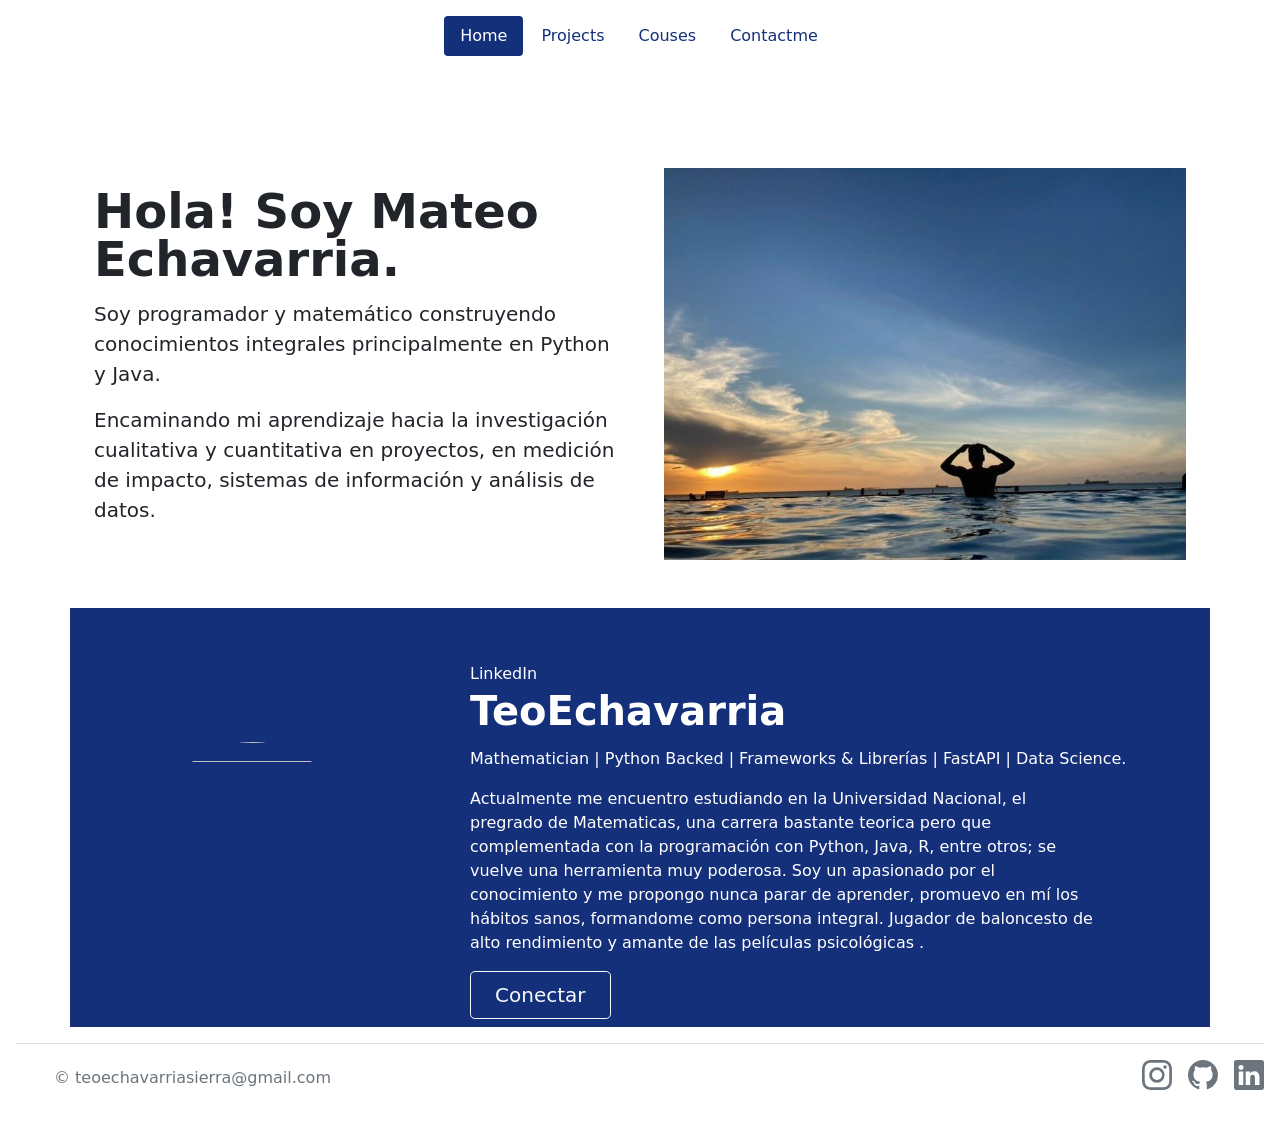
==== index.html @ 006c5664 "Update Principal Page" ====
<!doctype html>
<html lang="en">
  <head>
    <meta charset="utf-8">
    <meta name="viewport" content="width=device-width, initial-scale=1">
    <meta name="description" content="">
    <meta name="author" content="Mark Otto, Jacob Thornton, and Bootstrap contributors">
    <meta name="generator" content="Hugo 0.88.1">
    <title>Mateo Echavarria Sierra</title>

    <link rel="canonical" href="https://getbootstrap.com/docs/5.1/examples/headers/">

    <!-- Bootstrap core CSS -->
    <link rel="stylesheet" href=./css/headers.css>
    <link rel="stylesheet" href=./css/info.css>
    <link rel="stylesheet" href=./css/bootstrap.min.css>

    <style>
      .bd-placeholder-img {
        font-size: 1.125rem;
        text-anchor: middle;
        -webkit-user-select: none;
        -moz-user-select: none;
        user-select: none;
      }

      @media (min-width: 768px) {
        .bd-placeholder-img-lg {
          font-size: 3.5rem;
        }
      }
    </style>
  </head>
  <body>
    <main>
        <div class="container">
            <header class="d-flex justify-content-center py-3">
            <ul class="nav nav-pills">
                <li class="nav-item"><a href="#" class="nav-link active" aria-current="page">Home</a></li>
                <li class="nav-item"><a href="#" class="nav-link">Projects</a></li>
                <li class="nav-item"><a href="#" class="nav-link">Couses</a></li>
                <li class="nav-item"><a href="#conteactme" class="nav-link">Contactme</a></li>
            </ul>
            </header>
        </div>
    </main>

    <div class="container col-xxl-8 px-4 py-5">
        <div class="row flex-lg-row-reverse align-items-center g-5 py-5">
            <div class="col-10 col-sm-8 col-lg-6">
                <img src="./img/hero.jpeg" class="d-block mx-lg-auto img-fluid" alt="Bootstrap Themes" width="700" height="500" loading="lazy">
            </div>
            <div class="col-lg-6">
                <h1 class="display-5 fw-bold lh-1 mb-3">Hola! Soy Mateo Echavarria.</h1>
                <p class="lead">Soy programador y matemático construyendo conocimientos integrales principalmente en Python y Java.</p>
                <p class="lead">Encaminando mi aprendizaje hacia la investigación cualitativa y cuantitativa en proyectos, en medición de impacto, sistemas de información y análisis de datos.</p>
            </div>
        </div>
    </div>

    <div id="conteactme" class="container linkedIn">
      <div class="row flex-lg-row-reverse align-items-center g-5 py-2">
        <div class="col-lg-8">
            <h6 class="lead fs-6">LinkedIn</h6>
            <h2 class="display-6 fw-bold lh-1 mb-3">TeoEchavarria</h2>
            <p class="lead fs-6">Mathematician | Python Backed | Frameworks & Librerías | FastAPI | Data Science.</p>
            <p class="lead fs-6 pe-5 me-5">Actualmente me encuentro estudiando en la Universidad Nacional, el pregrado de Matematicas, una carrera bastante teorica pero que complementada con la programación con Python, Java, R, entre otros; se vuelve una herramienta muy poderosa. 
              Soy un apasionado por el conocimiento y me propongo nunca parar de aprender, promuevo en mí los hábitos sanos, formandome como persona integral. Jugador de baloncesto de alto rendimiento y amante de las películas psicológicas .</p>
            <div class="d-grid gap-2 d-md-flex justify-content-md-start ">
                <button type="button" class="btn btn-outline-light btn-lg px-4" onclick="location.href='https://www.linkedin.com/in/teoechavarria/'">Conectar</button>
            </div>
        </div>
        <div class="col-10 col-sm-8 col-lg-4">
          <img src="https://media-exp1.licdn.com/dms/image/D5603AQHdRAllUzLZNQ/profile-displayphoto-shrink_400_400/0/1636473767690?e=1655942400&v=beta&t=IA--9mr9suGkR8mZOQ7nSS-dl6SkYGkdTUHUOO9gfrg" class="d-block mx-lg-auto img-fluid" width="200" height="200" loading="lazy">
      </div>
    </div>
    </div>

    <footer class="d-flex flex-wrap justify-content-between align-items-center py-3 m-3 border-top">
      <div class="col-md-4 d-flex align-items-center">
        <a href="/" class="mb-3 me-2 mb-md-0 text-muted text-decoration-none lh-1">
          <svg class="bi" width="30" height="24"><use xlink:href="#bootstrap"/></svg>
        </a>
        <span class="text-muted">&copy; teoechavarriasierra@gmail.com </span>
      </div>
  
      <ul class="nav col-md-4 justify-content-end list-unstyled d-flex">
        <li class="ms-3"><a class="text-muted" href="https://www.instagram.com/teoechavarria_/"><svg xmlns="http://www.w3.org/2000/svg" width="30" height="30" fill="currentColor" class="bi bi-instagram" viewBox="0 0 16 16"> <path d="M8 0C5.829 0 5.556.01 4.703.048 3.85.088 3.269.222 2.76.42a3.917 3.917 0 0 0-1.417.923A3.927 3.927 0 0 0 .42 2.76C.222 3.268.087 3.85.048 4.7.01 5.555 0 5.827 0 8.001c0 2.172.01 2.444.048 3.297.04.852.174 1.433.372 1.942.205.526.478.972.923 1.417.444.445.89.719 1.416.923.51.198 1.09.333 1.942.372C5.555 15.99 5.827 16 8 16s2.444-.01 3.298-.048c.851-.04 1.434-.174 1.943-.372a3.916 3.916 0 0 0 1.416-.923c.445-.445.718-.891.923-1.417.197-.509.332-1.09.372-1.942C15.99 10.445 16 10.173 16 8s-.01-2.445-.048-3.299c-.04-.851-.175-1.433-.372-1.941a3.926 3.926 0 0 0-.923-1.417A3.911 3.911 0 0 0 13.24.42c-.51-.198-1.092-.333-1.943-.372C10.443.01 10.172 0 7.998 0h.003zm-.717 1.442h.718c2.136 0 2.389.007 3.232.046.78.035 1.204.166 1.486.275.373.145.64.319.92.599.28.28.453.546.598.92.11.281.24.705.275 1.485.039.843.047 1.096.047 3.231s-.008 2.389-.047 3.232c-.035.78-.166 1.203-.275 1.485a2.47 2.47 0 0 1-.599.919c-.28.28-.546.453-.92.598-.28.11-.704.24-1.485.276-.843.038-1.096.047-3.232.047s-2.39-.009-3.233-.047c-.78-.036-1.203-.166-1.485-.276a2.478 2.478 0 0 1-.92-.598 2.48 2.48 0 0 1-.6-.92c-.109-.281-.24-.705-.275-1.485-.038-.843-.046-1.096-.046-3.233 0-2.136.008-2.388.046-3.231.036-.78.166-1.204.276-1.486.145-.373.319-.64.599-.92.28-.28.546-.453.92-.598.282-.11.705-.24 1.485-.276.738-.034 1.024-.044 2.515-.045v.002zm4.988 1.328a.96.96 0 1 0 0 1.92.96.96 0 0 0 0-1.92zm-4.27 1.122a4.109 4.109 0 1 0 0 8.217 4.109 4.109 0 0 0 0-8.217zm0 1.441a2.667 2.667 0 1 1 0 5.334 2.667 2.667 0 0 1 0-5.334z"/>  </svg></a></li>
        <li class="ms-3"><a class="text-muted" href="https://github.com/TeoEchavarria"><svg xmlns="http://www.w3.org/2000/svg" width="30" height="30" fill="currentColor" class="bi bi-github" viewBox="0 0 16 16"> <path d="M8 0C3.58 0 0 3.58 0 8c0 3.54 2.29 6.53 5.47 7.59.4.07.55-.17.55-.38 0-.19-.01-.82-.01-1.49-2.01.37-2.53-.49-2.69-.94-.09-.23-.48-.94-.82-1.13-.28-.15-.68-.52-.01-.53.63-.01 1.08.58 1.23.82.72 1.21 1.87.87 2.33.66.07-.52.28-.87.51-1.07-1.78-.2-3.64-.89-3.64-3.95 0-.87.31-1.59.82-2.15-.08-.2-.36-1.02.08-2.12 0 0 .67-.21 2.2.82.64-.18 1.32-.27 2-.27.68 0 1.36.09 2 .27 1.53-1.04 2.2-.82 2.2-.82.44 1.1.16 1.92.08 2.12.51.56.82 1.27.82 2.15 0 3.07-1.87 3.75-3.65 3.95.29.25.54.73.54 1.48 0 1.07-.01 1.93-.01 2.2 0 .21.15.46.55.38A8.012 8.012 0 0 0 16 8c0-4.42-3.58-8-8-8z"/>  </svg></a></li>
        <li class="ms-3"><a class="text-muted" href="https://www.linkedin.com/in/teoechavarria/"><svg xmlns="http://www.w3.org/2000/svg" width="30" height="30" fill="currentColor" class="bi bi-linkedin" viewBox="0 0 16 16"> <path d="M0 1.146C0 .513.526 0 1.175 0h13.65C15.474 0 16 .513 16 1.146v13.708c0 .633-.526 1.146-1.175 1.146H1.175C.526 16 0 15.487 0 14.854V1.146zm4.943 12.248V6.169H2.542v7.225h2.401zm-1.2-8.212c.837 0 1.358-.554 1.358-1.248-.015-.709-.52-1.248-1.342-1.248-.822 0-1.359.54-1.359 1.248 0 .694.521 1.248 1.327 1.248h.016zm4.908 8.212V9.359c0-.216.016-.432.08-.586.173-.431.568-.878 1.232-.878.869 0 1.216.662 1.216 1.634v3.865h2.401V9.25c0-2.22-1.184-3.252-2.764-3.252-1.274 0-1.845.7-2.165 1.193v.025h-.016a5.54 5.54 0 0 1 .016-.025V6.169h-2.4c.03.678 0 7.225 0 7.225h2.4z"/> </svg></a></li>

      </ul>
    </footer>
      
  </body>
</html>
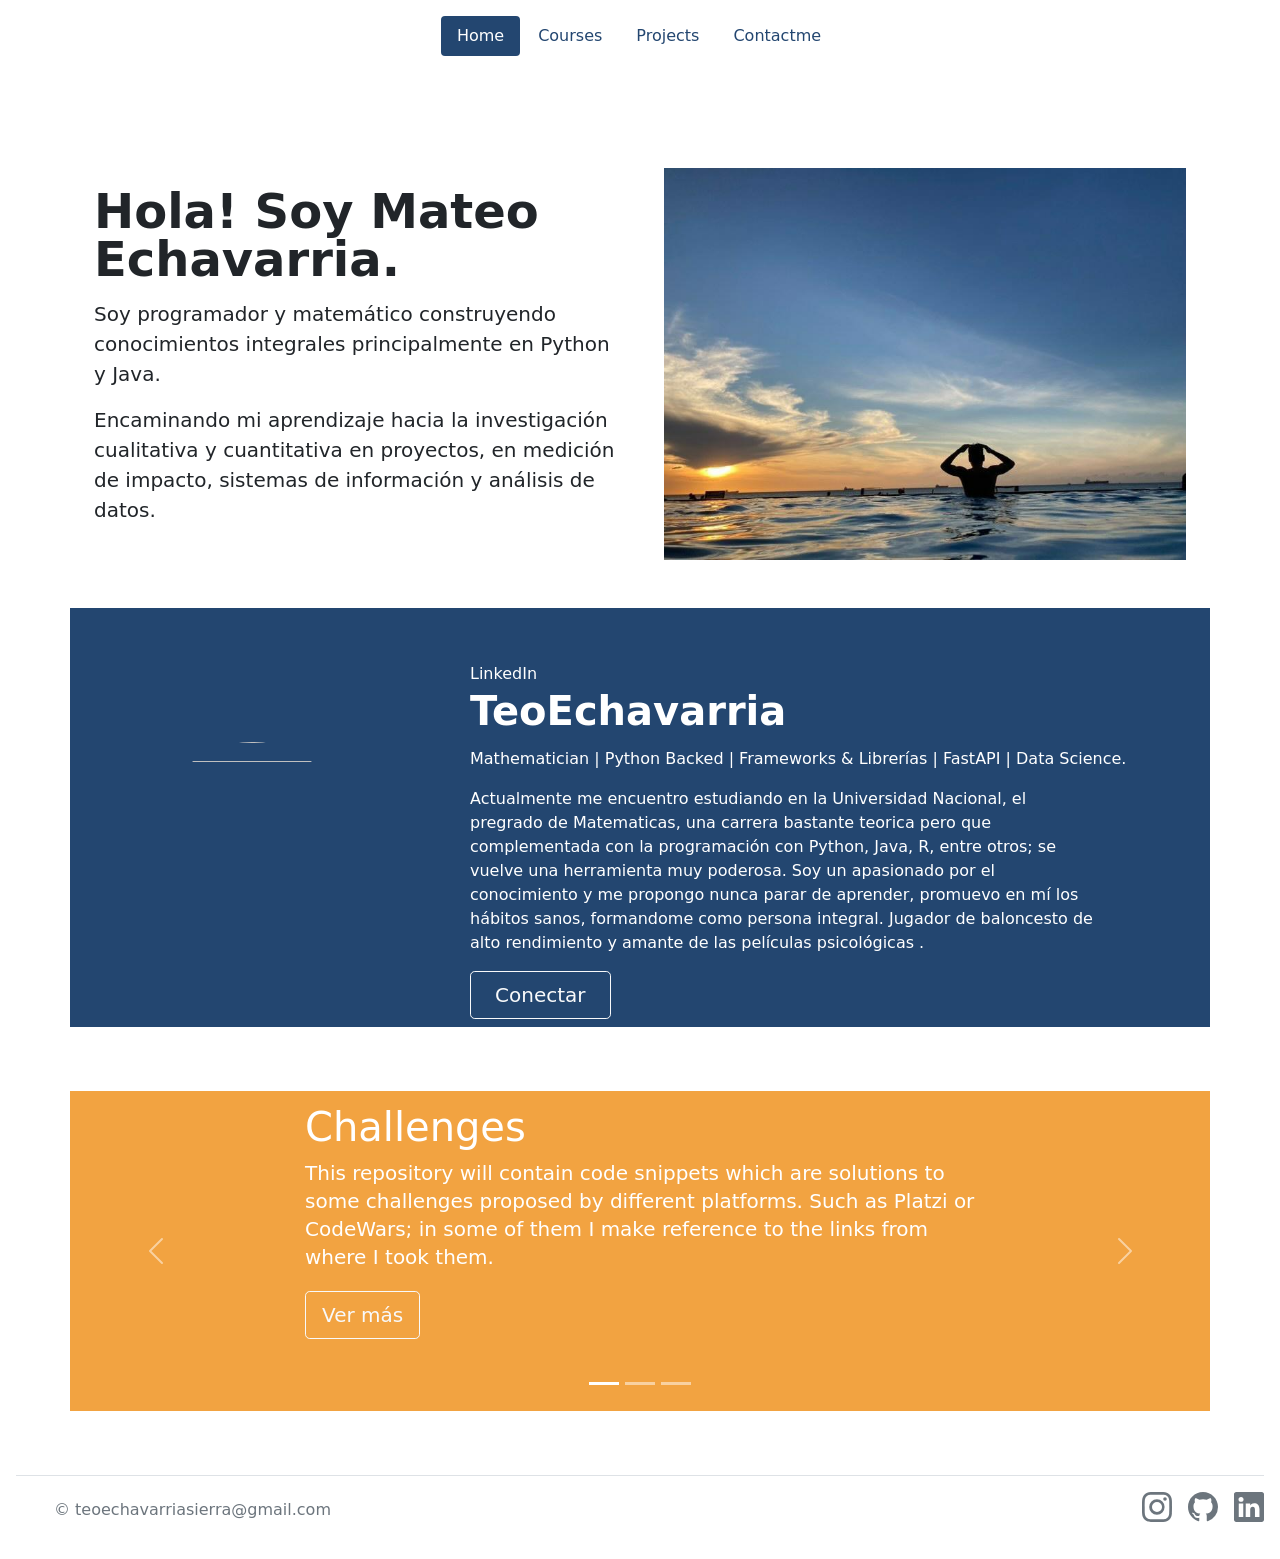
==== commit 428019ef: "init carousel" ====
--- a/index.html
+++ b/index.html
@@ -13,6 +13,7 @@
     <!-- Bootstrap core CSS -->
     <link rel="stylesheet" href=./css/headers.css>
     <link rel="stylesheet" href=./css/info.css>
+    <link rel="stylesheet" href=./css/carousel.css>
     <link rel="stylesheet" href=./css/bootstrap.min.css>
 
     <style>
@@ -37,8 +38,8 @@
             <header class="d-flex justify-content-center py-3">
             <ul class="nav nav-pills">
                 <li class="nav-item"><a href="#" class="nav-link active" aria-current="page">Home</a></li>
-                <li class="nav-item"><a href="#" class="nav-link">Projects</a></li>
-                <li class="nav-item"><a href="#" class="nav-link">Couses</a></li>
+                <li class="nav-item"><a href="#courses" class="nav-link">Courses</a></li>
+                <li class="nav-item"><a href="#projects" class="nav-link">Projects</a></li>
                 <li class="nav-item"><a href="#conteactme" class="nav-link">Contactme</a></li>
             </ul>
             </header>
@@ -76,6 +77,66 @@
     </div>
     </div>
 
+    
+    <div id = "courses">
+
+    </div>
+
+    <div id = "projects" class="container">
+      <div id="myCarousel" class="carousel slide" data-bs-ride="carousel">
+        <div class="carousel-indicators">
+          <button type="button" data-bs-target="#myCarousel" data-bs-slide-to="0" class="active" aria-current="true" aria-label="Slide 1"></button>
+          <button type="button" data-bs-target="#myCarousel" data-bs-slide-to="1" aria-label="Slide 2"></button>
+          <button type="button" data-bs-target="#myCarousel" data-bs-slide-to="2" aria-label="Slide 3"></button>
+        </div>
+        <div class="carousel-inner">
+          <div class="carousel-item active">
+            <svg class="bd-placeholder-img" width="100%" height="100%" xmlns="http://www.w3.org/2000/svg" aria-hidden="true" preserveAspectRatio="xMidYMid slice" focusable="false"><rect width="100%" height="100%" fill="#F2A341"/></svg>
+    
+            <div class="container">
+              <div class="carousel-caption text-start">
+                <h1>Challenges</h1>
+                <p>This repository will contain code snippets which are solutions to some challenges proposed by different platforms.  Such as Platzi or CodeWars; in some of them I make reference to the links from where I took them.</p>
+                <p><a class="btn btn-lg btn-outline-light" href="https://github.com/TeoEchavarria/Challenges">Ver más</a></p>
+              </div>
+            </div>
+          </div>
+          <div class="carousel-item">
+            <svg class="bd-placeholder-img" width="100%" height="100%" xmlns="http://www.w3.org/2000/svg" aria-hidden="true" preserveAspectRatio="xMidYMid slice" focusable="false"><rect width="100%" height="100%" fill="#F2A341"/></svg>
+    
+            <div class="container">
+              <div class="carousel-caption">
+                <h1>FastAPI-IoT</h1>
+                <p>User CRUD | CRUD of things | API with MySQL connection | Visualization, monitoring and control of processes | Results analysis and evaluation</p>
+                <p><a class="btn btn-lg btn-outline-light" href="https://github.com/TeoEchavarria/FastAPI-IoT">Ver más</a></p>
+              </div>
+            </div>
+          </div>
+          <div class="carousel-item">
+            <svg class="bd-placeholder-img" width="100%" height="100%" xmlns="http://www.w3.org/2000/svg" aria-hidden="true" preserveAspectRatio="xMidYMid slice" focusable="false"><rect width="100%" height="100%" fill="#F2A341"/></svg>
+    
+            <div class="container">
+              <div class="carousel-caption text-end">
+                <h1>maTh</h1>
+                <p>In this repository you will find small solutions to mathematical problems of different branches of mathematics.</p>
+                <p><a class="btn btn-lg btn-outline-light" href="https://github.com/TeoEchavarria/maTh">Ver más</a></p>
+              </div>
+            </div>
+          </div>
+        </div>
+        <button class="carousel-control-prev" type="button" data-bs-target="#myCarousel" data-bs-slide="prev">
+          <span class="carousel-control-prev-icon" aria-hidden="true"></span>
+          <span class="visually-hidden">Previous</span>
+        </button>
+        <button class="carousel-control-next" type="button" data-bs-target="#myCarousel" data-bs-slide="next">
+          <span class="carousel-control-next-icon" aria-hidden="true"></span>
+          <span class="visually-hidden">Next</span>
+        </button>
+      </div>
+    </div>
+
+
+
     <footer class="d-flex flex-wrap justify-content-between align-items-center py-3 m-3 border-top">
       <div class="col-md-4 d-flex align-items-center">
         <a href="/" class="mb-3 me-2 mb-md-0 text-muted text-decoration-none lh-1">
@@ -91,6 +152,6 @@
 
       </ul>
     </footer>
-      
+    <script src="./css/bootstrap.bundle.min.js"></script>  
   </body>
 </html>
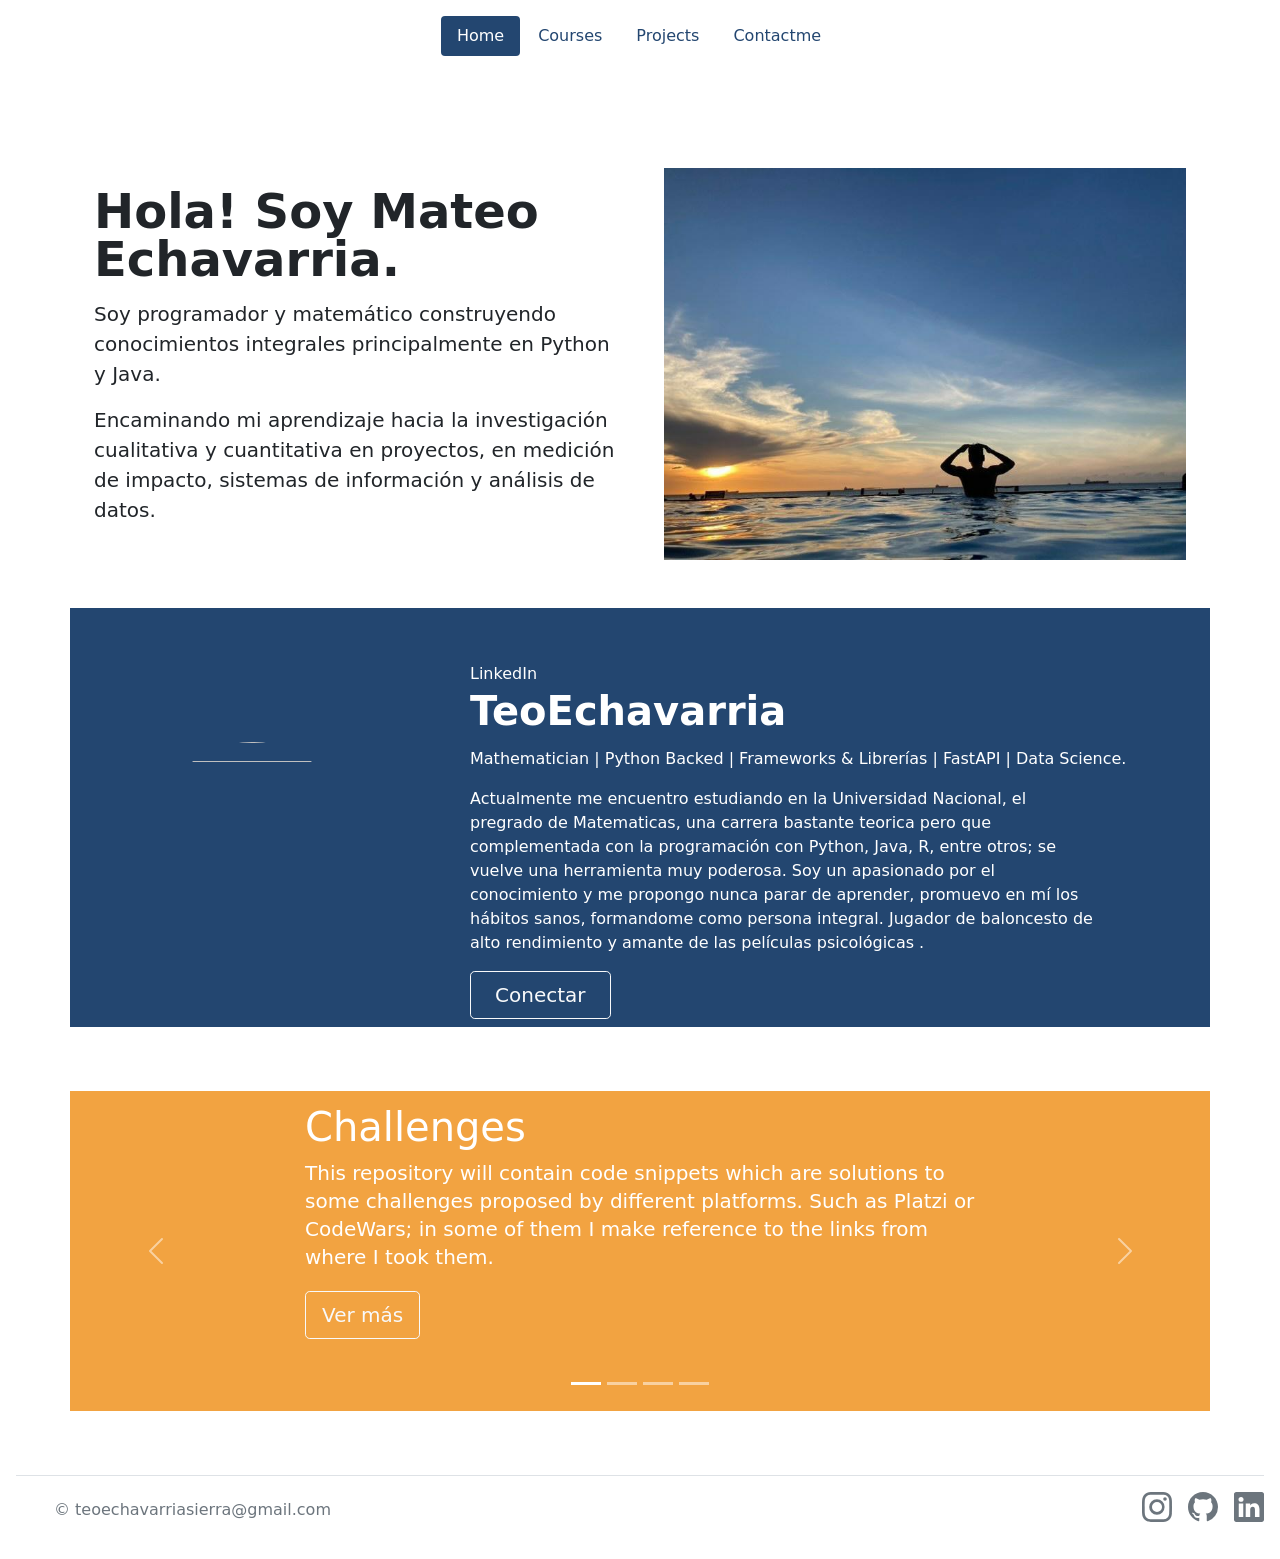
==== commit dd767c51: "Update Carousel" ====
--- a/index.html
+++ b/index.html
@@ -39,7 +39,7 @@
             <ul class="nav nav-pills">
                 <li class="nav-item"><a href="#" class="nav-link active" aria-current="page">Home</a></li>
                 <li class="nav-item"><a href="#courses" class="nav-link">Courses</a></li>
-                <li class="nav-item"><a href="#projects" class="nav-link">Projects</a></li>
+                <li class="nav-item"><a href="#app" class="nav-link">Projects</a></li>
                 <li class="nav-item"><a href="#conteactme" class="nav-link">Contactme</a></li>
             </ul>
             </header>
@@ -77,10 +77,6 @@
     </div>
     </div>
 
-    
-    <div id = "courses">
-
-    </div>
 
     <div id = "projects" class="container">
       <div id="myCarousel" class="carousel slide" data-bs-ride="carousel">
@@ -88,6 +84,7 @@
           <button type="button" data-bs-target="#myCarousel" data-bs-slide-to="0" class="active" aria-current="true" aria-label="Slide 1"></button>
           <button type="button" data-bs-target="#myCarousel" data-bs-slide-to="1" aria-label="Slide 2"></button>
           <button type="button" data-bs-target="#myCarousel" data-bs-slide-to="2" aria-label="Slide 3"></button>
+          <button type="button" data-bs-target="#myCarousel" data-bs-slide-to="3" aria-label="Slide 4"></button>
         </div>
         <div class="carousel-inner">
           <div class="carousel-item active">
@@ -112,6 +109,19 @@
               </div>
             </div>
           </div>
+
+          <div class="carousel-item">
+            <svg class="bd-placeholder-img" width="100%" height="100%" xmlns="http://www.w3.org/2000/svg" aria-hidden="true" preserveAspectRatio="xMidYMid slice" focusable="false"><rect width="100%" height="100%" fill="#F2A341"/></svg>
+    
+            <div class="container">
+              <div class="carousel-caption">
+                <h1>QueisProject</h1>
+                <p>Queis is a personal project, related to the world of digital articles, it is being built with Python, specifically with the Django Framework.</p>
+                <p><a class="btn btn-lg btn-outline-light" href="https://github.com/TeoEchavarria/QueisProject">Ver más</a></p>
+              </div>
+            </div>
+          </div>
+
           <div class="carousel-item">
             <svg class="bd-placeholder-img" width="100%" height="100%" xmlns="http://www.w3.org/2000/svg" aria-hidden="true" preserveAspectRatio="xMidYMid slice" focusable="false"><rect width="100%" height="100%" fill="#F2A341"/></svg>
     
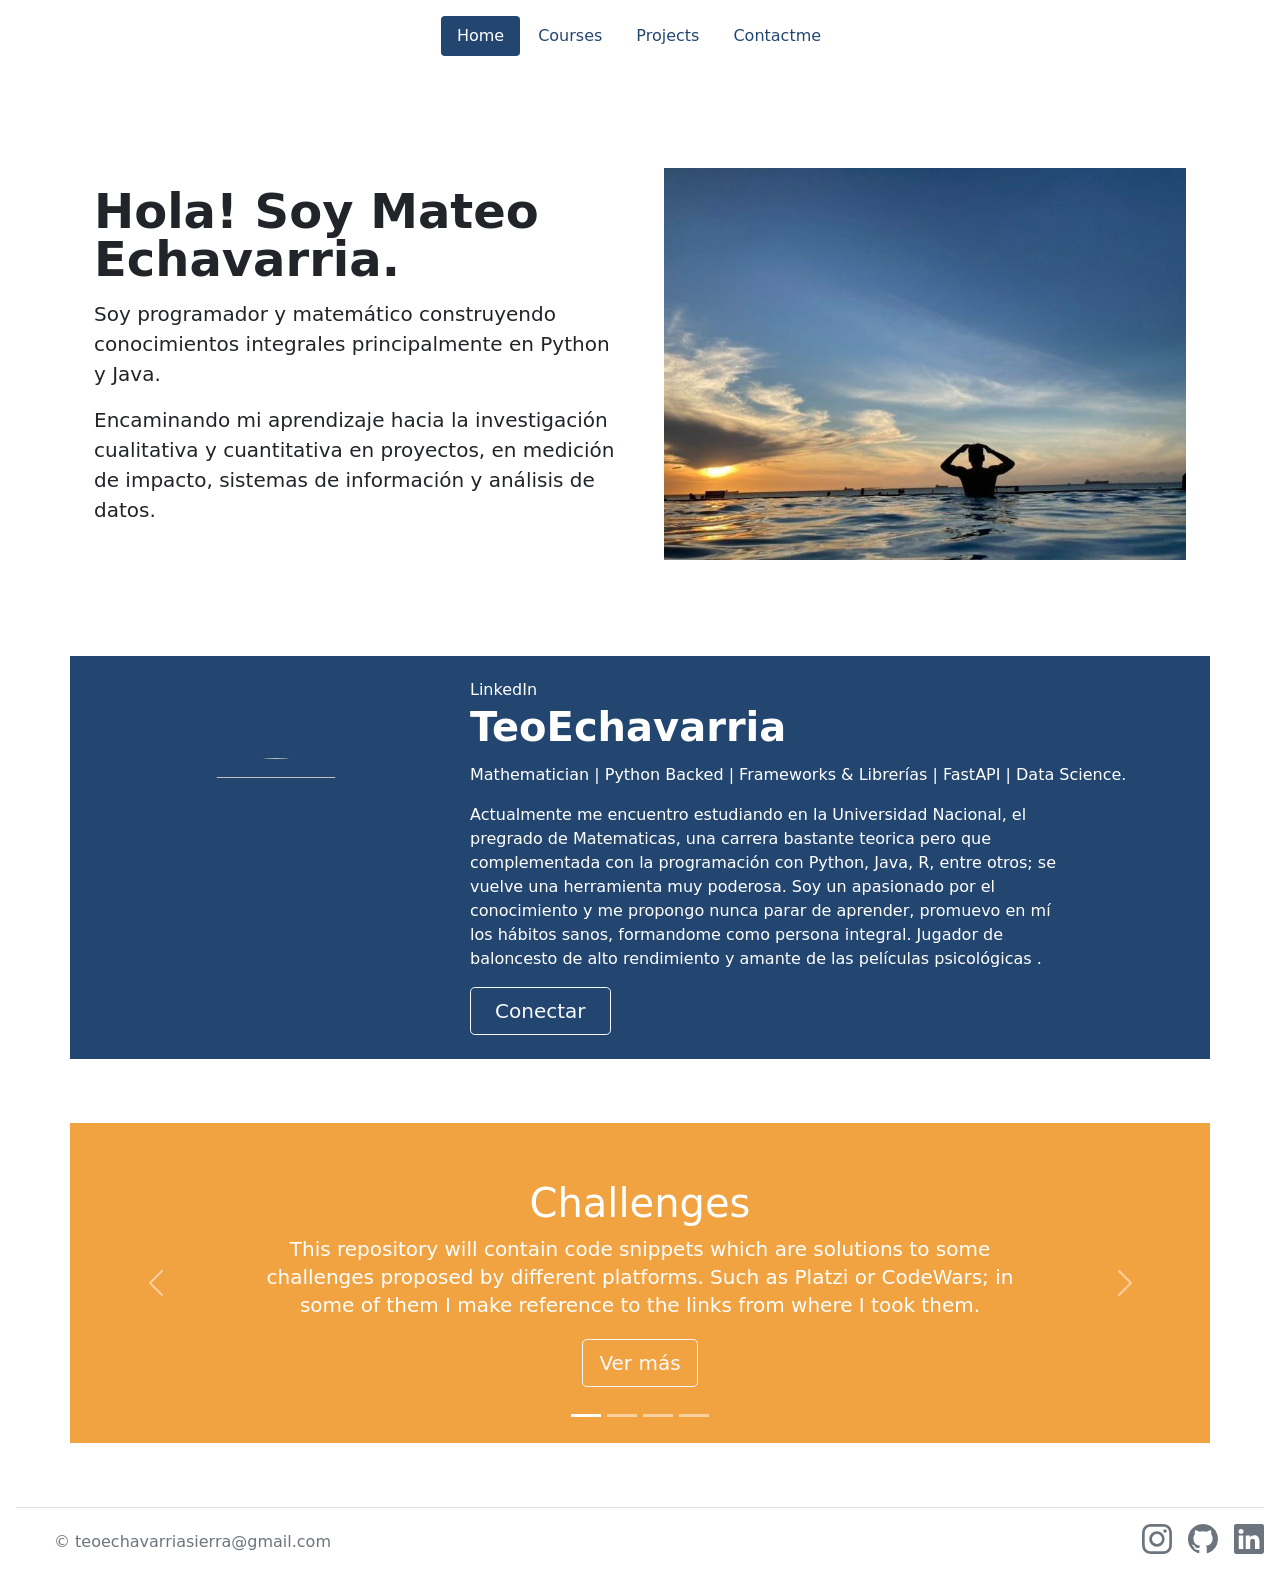
==== commit d8413ef7: "Update Carousel and LinkedIn" ====
--- a/index.html
+++ b/index.html
@@ -24,12 +24,12 @@
         -moz-user-select: none;
         user-select: none;
       }
-
       @media (min-width: 768px) {
         .bd-placeholder-img-lg {
           font-size: 3.5rem;
         }
       }
+
     </style>
   </head>
   <body>
@@ -39,7 +39,7 @@
             <ul class="nav nav-pills">
                 <li class="nav-item"><a href="#" class="nav-link active" aria-current="page">Home</a></li>
                 <li class="nav-item"><a href="#courses" class="nav-link">Courses</a></li>
-                <li class="nav-item"><a href="#app" class="nav-link">Projects</a></li>
+                <li class="nav-item"><a href="#projects" class="nav-link">Projects</a></li>
                 <li class="nav-item"><a href="#conteactme" class="nav-link">Contactme</a></li>
             </ul>
             </header>
@@ -60,7 +60,7 @@
     </div>
 
     <div id="conteactme" class="container linkedIn">
-      <div class="row flex-lg-row-reverse align-items-center g-5 py-2">
+      <div class="row flex-lg-row-reverse align-items-center p-4">
         <div class="col-lg-8">
             <h6 class="lead fs-6">LinkedIn</h6>
             <h2 class="display-6 fw-bold lh-1 mb-3">TeoEchavarria</h2>
@@ -71,7 +71,7 @@
                 <button type="button" class="btn btn-outline-light btn-lg px-4" onclick="location.href='https://www.linkedin.com/in/teoechavarria/'">Conectar</button>
             </div>
         </div>
-        <div class="col-10 col-sm-8 col-lg-4">
+        <div class=" col-lg-4 d-flex justify-content-center my-3">
           <img src="https://media-exp1.licdn.com/dms/image/D5603AQHdRAllUzLZNQ/profile-displayphoto-shrink_400_400/0/1636473767690?e=1655942400&v=beta&t=IA--9mr9suGkR8mZOQ7nSS-dl6SkYGkdTUHUOO9gfrg" class="d-block mx-lg-auto img-fluid" width="200" height="200" loading="lazy">
       </div>
     </div>
@@ -91,7 +91,7 @@
             <svg class="bd-placeholder-img" width="100%" height="100%" xmlns="http://www.w3.org/2000/svg" aria-hidden="true" preserveAspectRatio="xMidYMid slice" focusable="false"><rect width="100%" height="100%" fill="#F2A341"/></svg>
     
             <div class="container">
-              <div class="carousel-caption text-start">
+              <div class="carousel-caption">
                 <h1>Challenges</h1>
                 <p>This repository will contain code snippets which are solutions to some challenges proposed by different platforms.  Such as Platzi or CodeWars; in some of them I make reference to the links from where I took them.</p>
                 <p><a class="btn btn-lg btn-outline-light" href="https://github.com/TeoEchavarria/Challenges">Ver más</a></p>
@@ -126,7 +126,7 @@
             <svg class="bd-placeholder-img" width="100%" height="100%" xmlns="http://www.w3.org/2000/svg" aria-hidden="true" preserveAspectRatio="xMidYMid slice" focusable="false"><rect width="100%" height="100%" fill="#F2A341"/></svg>
     
             <div class="container">
-              <div class="carousel-caption text-end">
+              <div class="carousel-caption">
                 <h1>maTh</h1>
                 <p>In this repository you will find small solutions to mathematical problems of different branches of mathematics.</p>
                 <p><a class="btn btn-lg btn-outline-light" href="https://github.com/TeoEchavarria/maTh">Ver más</a></p>
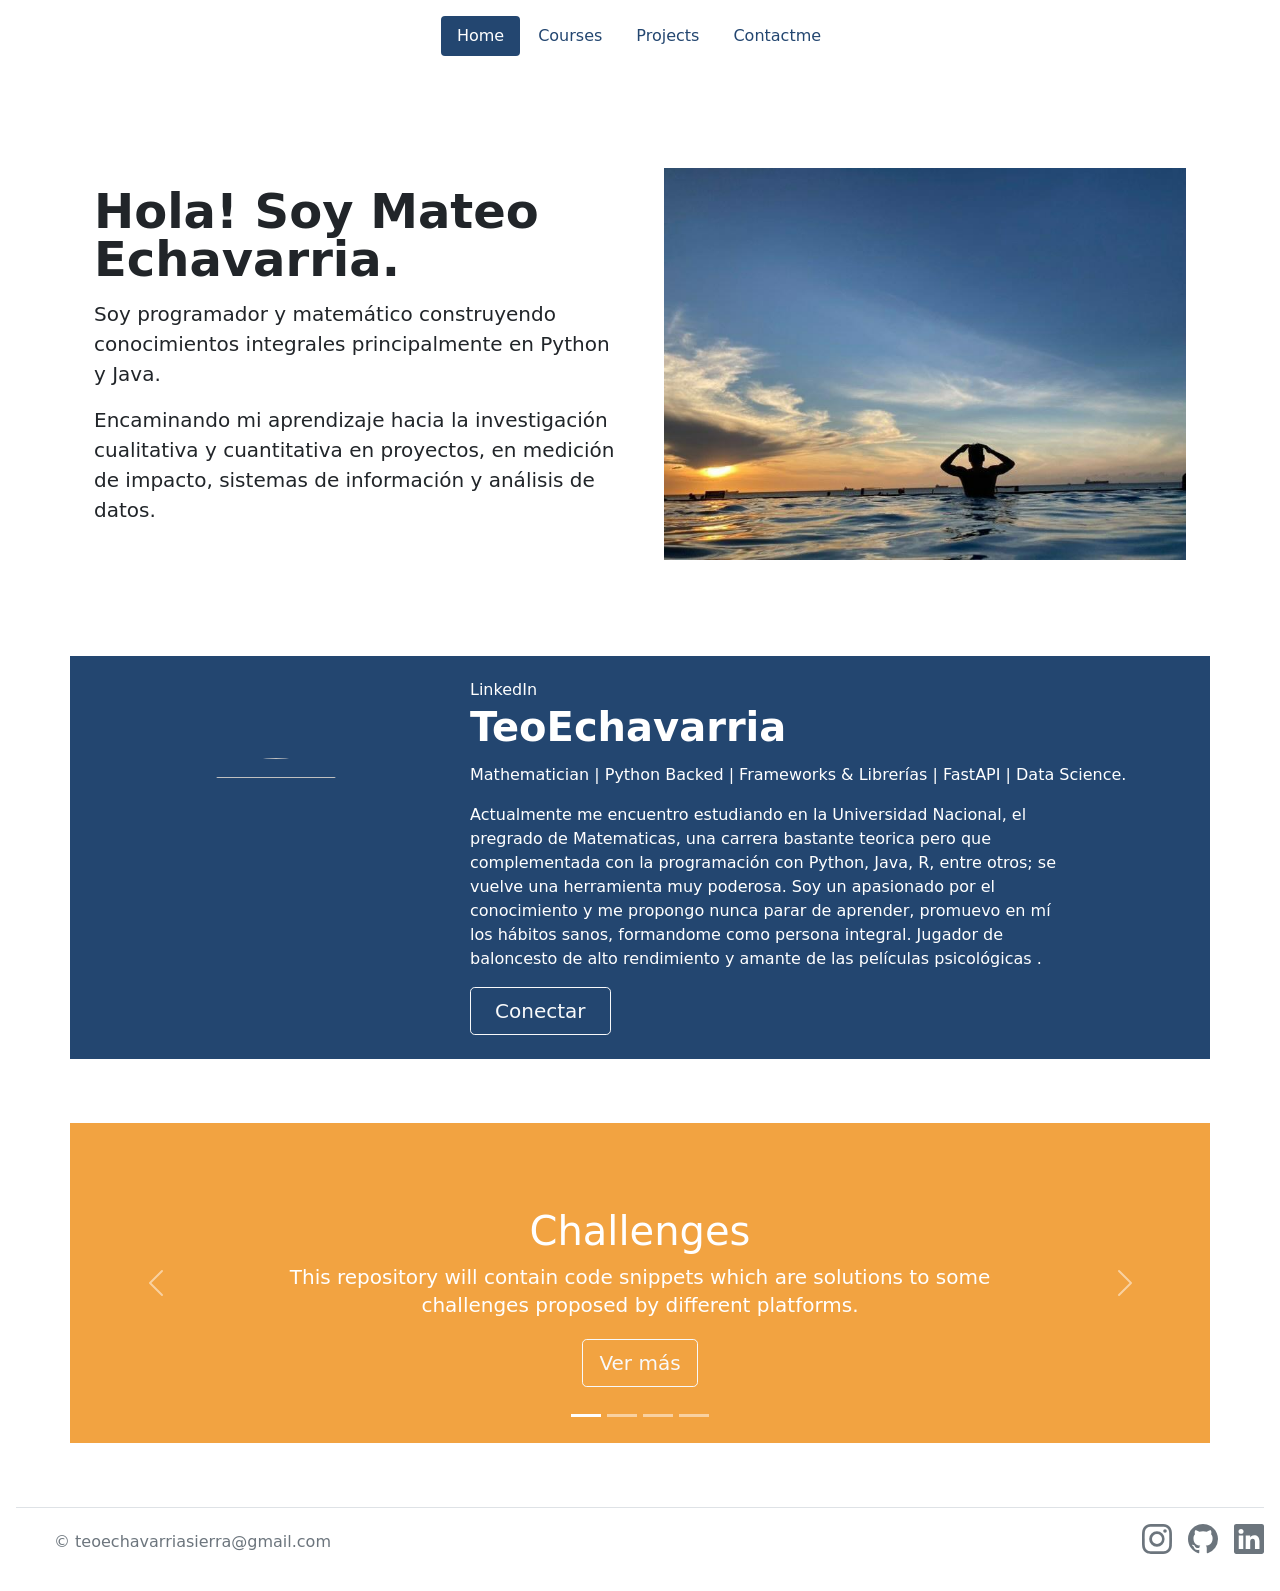
==== commit 372543f6: "Pequeña actializacion de Changes" ====
--- a/index.html
+++ b/index.html
@@ -93,7 +93,7 @@
             <div class="container">
               <div class="carousel-caption">
                 <h1>Challenges</h1>
-                <p>This repository will contain code snippets which are solutions to some challenges proposed by different platforms.  Such as Platzi or CodeWars; in some of them I make reference to the links from where I took them.</p>
+                <p>This repository will contain code snippets which are solutions to some challenges proposed by different platforms.</p>
                 <p><a class="btn btn-lg btn-outline-light" href="https://github.com/TeoEchavarria/Challenges">Ver más</a></p>
               </div>
             </div>
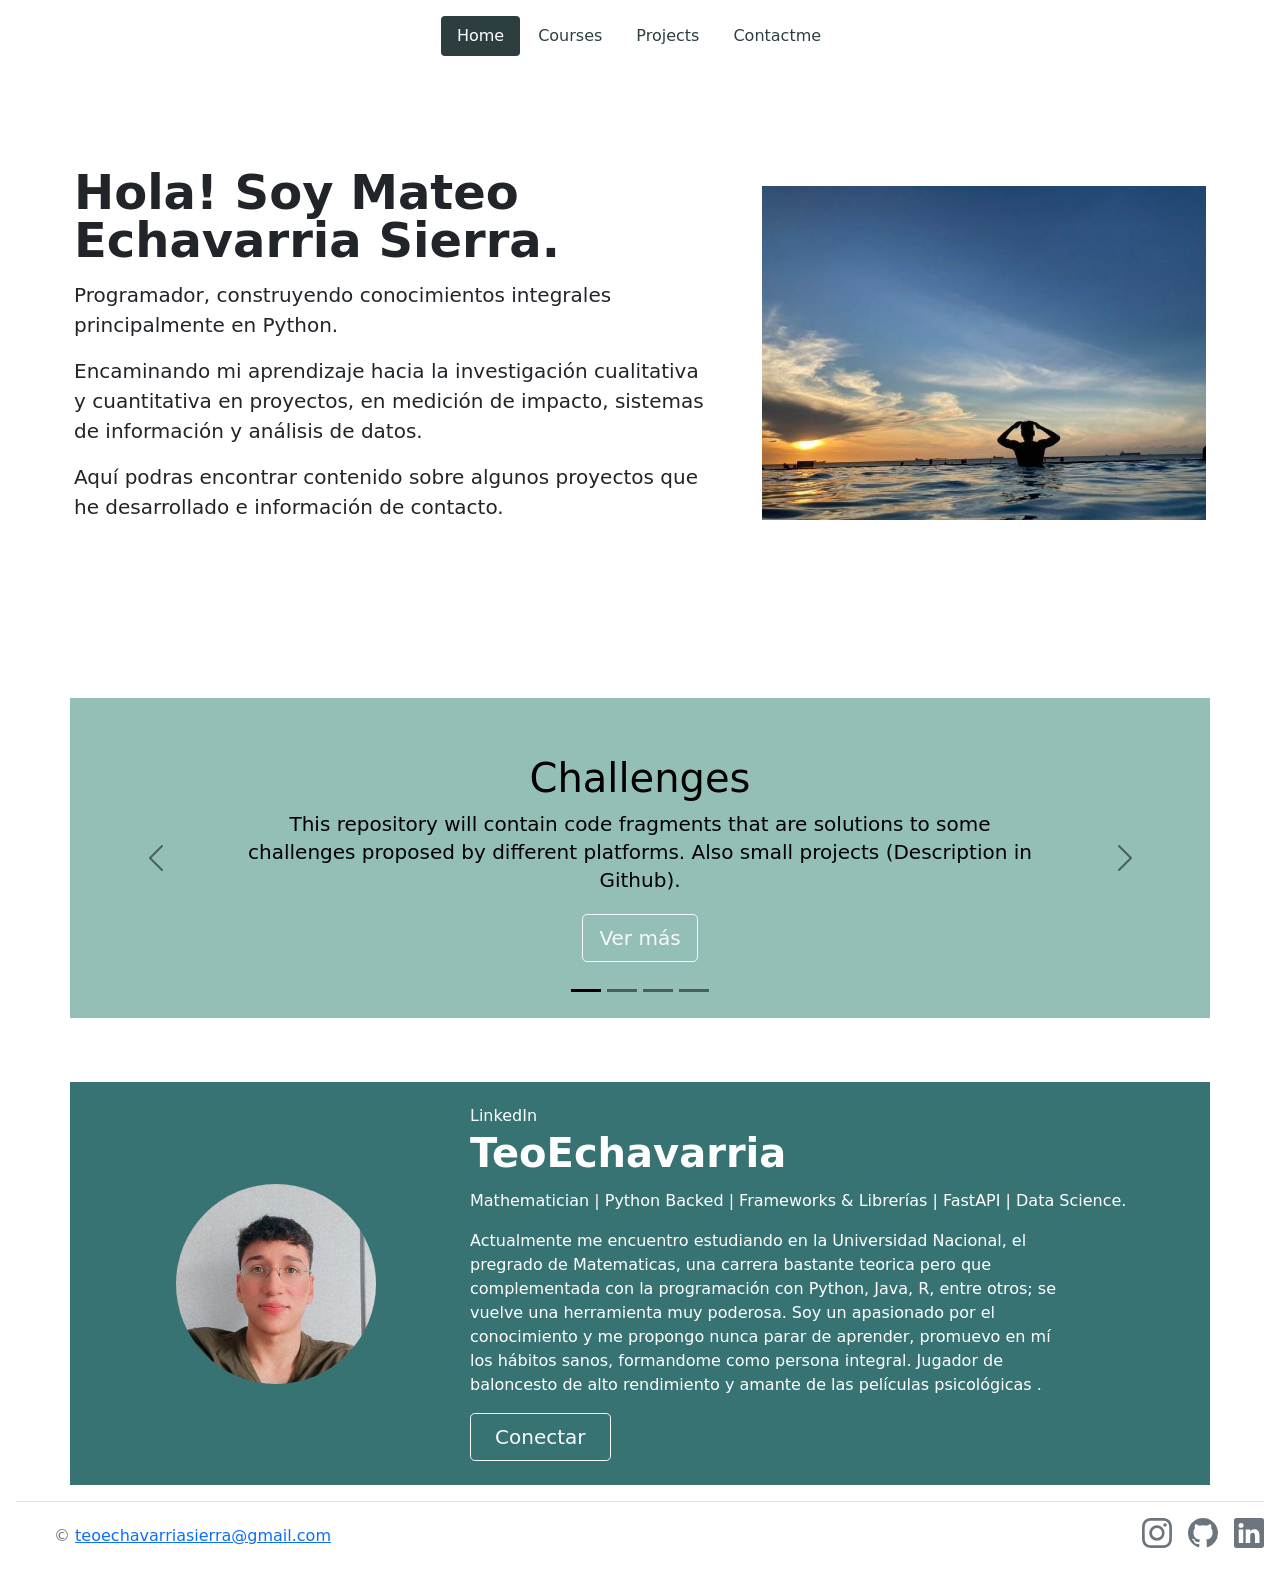
==== commit dbfb3350: "Update Github.io - Update of base color and positioning of projects and contact me - Add links to th" ====
--- a/index.html
+++ b/index.html
@@ -6,7 +6,7 @@
     <meta name="description" content="">
     <meta name="author" content="Mark Otto, Jacob Thornton, and Bootstrap contributors">
     <meta name="generator" content="Hugo 0.88.1">
-    <title>Mateo Echavarria Sierra</title>
+    <title>Mateo Echavarria Sierra / main </title>
 
     <link rel="canonical" href="https://getbootstrap.com/docs/5.1/examples/headers/">
 
@@ -34,72 +34,56 @@
   </head>
   <body>
     <main>
-        <div class="container">
-            <header class="d-flex justify-content-center py-3">
-            <ul class="nav nav-pills">
-                <li class="nav-item"><a href="#" class="nav-link active" aria-current="page">Home</a></li>
-                <li class="nav-item"><a href="#courses" class="nav-link">Courses</a></li>
-                <li class="nav-item"><a href="#projects" class="nav-link">Projects</a></li>
-                <li class="nav-item"><a href="#conteactme" class="nav-link">Contactme</a></li>
-            </ul>
-            </header>
-        </div>
-    </main>
+      <div class="container">
+          <header class="d-flex justify-content-center py-3">
+          <ul class="nav nav-pills">
+              <li class="nav-item"><a href="./index.html" class="nav-link active" aria-current="page">Home</a></li>
+              <li class="nav-item"><a href="./courses.html" class="nav-link">Courses</a></li>
+              <li class="nav-item"><a href="./projects.html" class="nav-link">Projects</a></li>
+              <li class="nav-item"><a href="#conteactme" class="nav-link">Contactme</a></li>
+          </ul>
+          </header>
+      </div>
+  </main>
 
-    <div class="container col-xxl-8 px-4 py-5">
+  
+
+    <div class="container col-xxl-8 px-1 py-5">
         <div class="row flex-lg-row-reverse align-items-center g-5 py-5">
-            <div class="col-10 col-sm-8 col-lg-6">
+            <div class="col-10 col-sm-8 col-lg-5">
                 <img src="./img/hero.jpeg" class="d-block mx-lg-auto img-fluid" alt="Bootstrap Themes" width="700" height="500" loading="lazy">
             </div>
-            <div class="col-lg-6">
-                <h1 class="display-5 fw-bold lh-1 mb-3">Hola! Soy Mateo Echavarria.</h1>
-                <p class="lead">Soy programador y matemático construyendo conocimientos integrales principalmente en Python y Java.</p>
+            <div class="col-lg-7">
+                <h1 class="display-5 fw-bold lh-1 mb-3">Hola! Soy Mateo Echavarria Sierra.</h1>
+                <p class="lead">Programador, construyendo conocimientos integrales principalmente en Python.</p>
                 <p class="lead">Encaminando mi aprendizaje hacia la investigación cualitativa y cuantitativa en proyectos, en medición de impacto, sistemas de información y análisis de datos.</p>
+                <p class="lead">Aquí podras encontrar contenido sobre algunos proyectos que he desarrollado e información de contacto.</p>
             </div>
         </div>
     </div>
 
-    <div id="conteactme" class="container linkedIn">
-      <div class="row flex-lg-row-reverse align-items-center p-4">
-        <div class="col-lg-8">
-            <h6 class="lead fs-6">LinkedIn</h6>
-            <h2 class="display-6 fw-bold lh-1 mb-3">TeoEchavarria</h2>
-            <p class="lead fs-6">Mathematician | Python Backed | Frameworks & Librerías | FastAPI | Data Science.</p>
-            <p class="lead fs-6 pe-5 me-5">Actualmente me encuentro estudiando en la Universidad Nacional, el pregrado de Matematicas, una carrera bastante teorica pero que complementada con la programación con Python, Java, R, entre otros; se vuelve una herramienta muy poderosa. 
-              Soy un apasionado por el conocimiento y me propongo nunca parar de aprender, promuevo en mí los hábitos sanos, formandome como persona integral. Jugador de baloncesto de alto rendimiento y amante de las películas psicológicas .</p>
-            <div class="d-grid gap-2 d-md-flex justify-content-md-start ">
-                <button type="button" class="btn btn-outline-light btn-lg px-4" onclick="location.href='https://www.linkedin.com/in/teoechavarria/'">Conectar</button>
-            </div>
-        </div>
-        <div class=" col-lg-4 d-flex justify-content-center my-3">
-          <img src="https://media-exp1.licdn.com/dms/image/D5603AQHdRAllUzLZNQ/profile-displayphoto-shrink_400_400/0/1636473767690?e=1655942400&v=beta&t=IA--9mr9suGkR8mZOQ7nSS-dl6SkYGkdTUHUOO9gfrg" class="d-block mx-lg-auto img-fluid" width="200" height="200" loading="lazy">
-      </div>
-    </div>
-    </div>
-
-
     <div id = "projects" class="container">
-      <div id="myCarousel" class="carousel slide" data-bs-ride="carousel">
+      <div id="myCarousel" class="carousel carousel-dark slide  " data-bs-ride="carousel">
         <div class="carousel-indicators">
           <button type="button" data-bs-target="#myCarousel" data-bs-slide-to="0" class="active" aria-current="true" aria-label="Slide 1"></button>
           <button type="button" data-bs-target="#myCarousel" data-bs-slide-to="1" aria-label="Slide 2"></button>
           <button type="button" data-bs-target="#myCarousel" data-bs-slide-to="2" aria-label="Slide 3"></button>
           <button type="button" data-bs-target="#myCarousel" data-bs-slide-to="3" aria-label="Slide 4"></button>
         </div>
-        <div class="carousel-inner">
-          <div class="carousel-item active">
-            <svg class="bd-placeholder-img" width="100%" height="100%" xmlns="http://www.w3.org/2000/svg" aria-hidden="true" preserveAspectRatio="xMidYMid slice" focusable="false"><rect width="100%" height="100%" fill="#F2A341"/></svg>
+        <div class="carousel-inner ">
+          <div class="carousel-item  active">
+            <svg class="bd-placeholder-img" width="100%" height="100%" xmlns="http://www.w3.org/2000/svg" aria-hidden="true" preserveAspectRatio="xMidYMid slice" focusable="false"><rect width="100%" height="100%" fill="#93BFB7"/></svg>
     
             <div class="container">
               <div class="carousel-caption">
                 <h1>Challenges</h1>
-                <p>This repository will contain code snippets which are solutions to some challenges proposed by different platforms.</p>
+                <p>This repository will contain code fragments that are solutions to some challenges proposed by different platforms. Also small projects (Description in Github).</p>
                 <p><a class="btn btn-lg btn-outline-light" href="https://github.com/TeoEchavarria/Challenges">Ver más</a></p>
               </div>
             </div>
           </div>
           <div class="carousel-item">
-            <svg class="bd-placeholder-img" width="100%" height="100%" xmlns="http://www.w3.org/2000/svg" aria-hidden="true" preserveAspectRatio="xMidYMid slice" focusable="false"><rect width="100%" height="100%" fill="#F2A341"/></svg>
+            <svg class="bd-placeholder-img" width="100%" height="100%" xmlns="http://www.w3.org/2000/svg" aria-hidden="true" preserveAspectRatio="xMidYMid slice" focusable="false"><rect width="100%" height="100%" fill="#93BFB7"/></svg>
     
             <div class="container">
               <div class="carousel-caption">
@@ -111,24 +95,23 @@
           </div>
 
           <div class="carousel-item">
-            <svg class="bd-placeholder-img" width="100%" height="100%" xmlns="http://www.w3.org/2000/svg" aria-hidden="true" preserveAspectRatio="xMidYMid slice" focusable="false"><rect width="100%" height="100%" fill="#F2A341"/></svg>
+            <svg class="bd-placeholder-img" width="100%" height="100%" xmlns="http://www.w3.org/2000/svg" aria-hidden="true" preserveAspectRatio="xMidYMid slice" focusable="false"><rect width="100%" height="100%" fill="#93BFB7"/></svg>
     
             <div class="container">
               <div class="carousel-caption">
                 <h1>QueisProject</h1>
-                <p>Queis is a personal project, related to the world of digital articles, it is being built with Python, specifically with the Django Framework.</p>
+                <p>Queis is a personal project, related to the world of digital articles, education and the management of rewards for participation; it is being built with Python, specifically with the Django Framework.</p>
                 <p><a class="btn btn-lg btn-outline-light" href="https://github.com/TeoEchavarria/QueisProject">Ver más</a></p>
               </div>
             </div>
           </div>
 
           <div class="carousel-item">
-            <svg class="bd-placeholder-img" width="100%" height="100%" xmlns="http://www.w3.org/2000/svg" aria-hidden="true" preserveAspectRatio="xMidYMid slice" focusable="false"><rect width="100%" height="100%" fill="#F2A341"/></svg>
-    
+            <svg class="bd-placeholder-img" width="100%" height="100%" xmlns="http://www.w3.org/2000/svg" aria-hidden="true" preserveAspectRatio="xMidYMid slice" focusable="false"><rect width="100%" height="100%" fill="#93BFB7"/></svg>
             <div class="container">
               <div class="carousel-caption">
                 <h1>maTh</h1>
-                <p>In this repository you will find small solutions to mathematical problems of different branches of mathematics.</p>
+                <p>In this repository you will find small solutions to mathematical problems of different branches of mathematics such as Probability and modular arithmetic.</p>
                 <p><a class="btn btn-lg btn-outline-light" href="https://github.com/TeoEchavarria/maTh">Ver más</a></p>
               </div>
             </div>
@@ -146,13 +129,34 @@
     </div>
 
 
+    <div id="conteactme" class="container linkedIn">
+      <div class="row flex-lg-row-reverse align-items-center p-4">
+        <div class="col-lg-8">
+            <h6 class="lead fs-6">LinkedIn</h6>
+            <h2 class="display-6 fw-bold lh-1 mb-3">TeoEchavarria</h2>
+            <p class="lead fs-6">Mathematician | Python Backed | Frameworks & Librerías | FastAPI | Data Science.</p>
+            <p class="lead fs-6 pe-5 me-5">Actualmente me encuentro estudiando en la Universidad Nacional, el pregrado de Matematicas, una carrera bastante teorica pero que complementada con la programación con Python, Java, R, entre otros; se vuelve una herramienta muy poderosa. 
+              Soy un apasionado por el conocimiento y me propongo nunca parar de aprender, promuevo en mí los hábitos sanos, formandome como persona integral. Jugador de baloncesto de alto rendimiento y amante de las películas psicológicas .</p>
+            <div class="d-grid gap-2 d-md-flex justify-content-md-start ">
+                <button type="button" class="btn btn-outline-light btn-lg px-4" onclick="location.href='https://www.linkedin.com/in/teoechavarria/'">Conectar</button>
+            </div>
+        </div>
+        <div class=" col-lg-4 d-flex justify-content-center my-3">
+          <img src="./img/MateoEchavarria.jpeg" class="d-block mx-lg-auto img-fluid" width="200" height="200" loading="lazy">
+      </div>
+    </div>
+    </div>
+
+
+
+
 
     <footer class="d-flex flex-wrap justify-content-between align-items-center py-3 m-3 border-top">
       <div class="col-md-4 d-flex align-items-center">
         <a href="/" class="mb-3 me-2 mb-md-0 text-muted text-decoration-none lh-1">
           <svg class="bi" width="30" height="24"><use xlink:href="#bootstrap"/></svg>
         </a>
-        <span class="text-muted">&copy; teoechavarriasierra@gmail.com </span>
+        <span class="text-muted">&copy; <a href=""> teoechavarriasierra@gmail.com  </a></span>
       </div>
   
       <ul class="nav col-md-4 justify-content-end list-unstyled d-flex">
